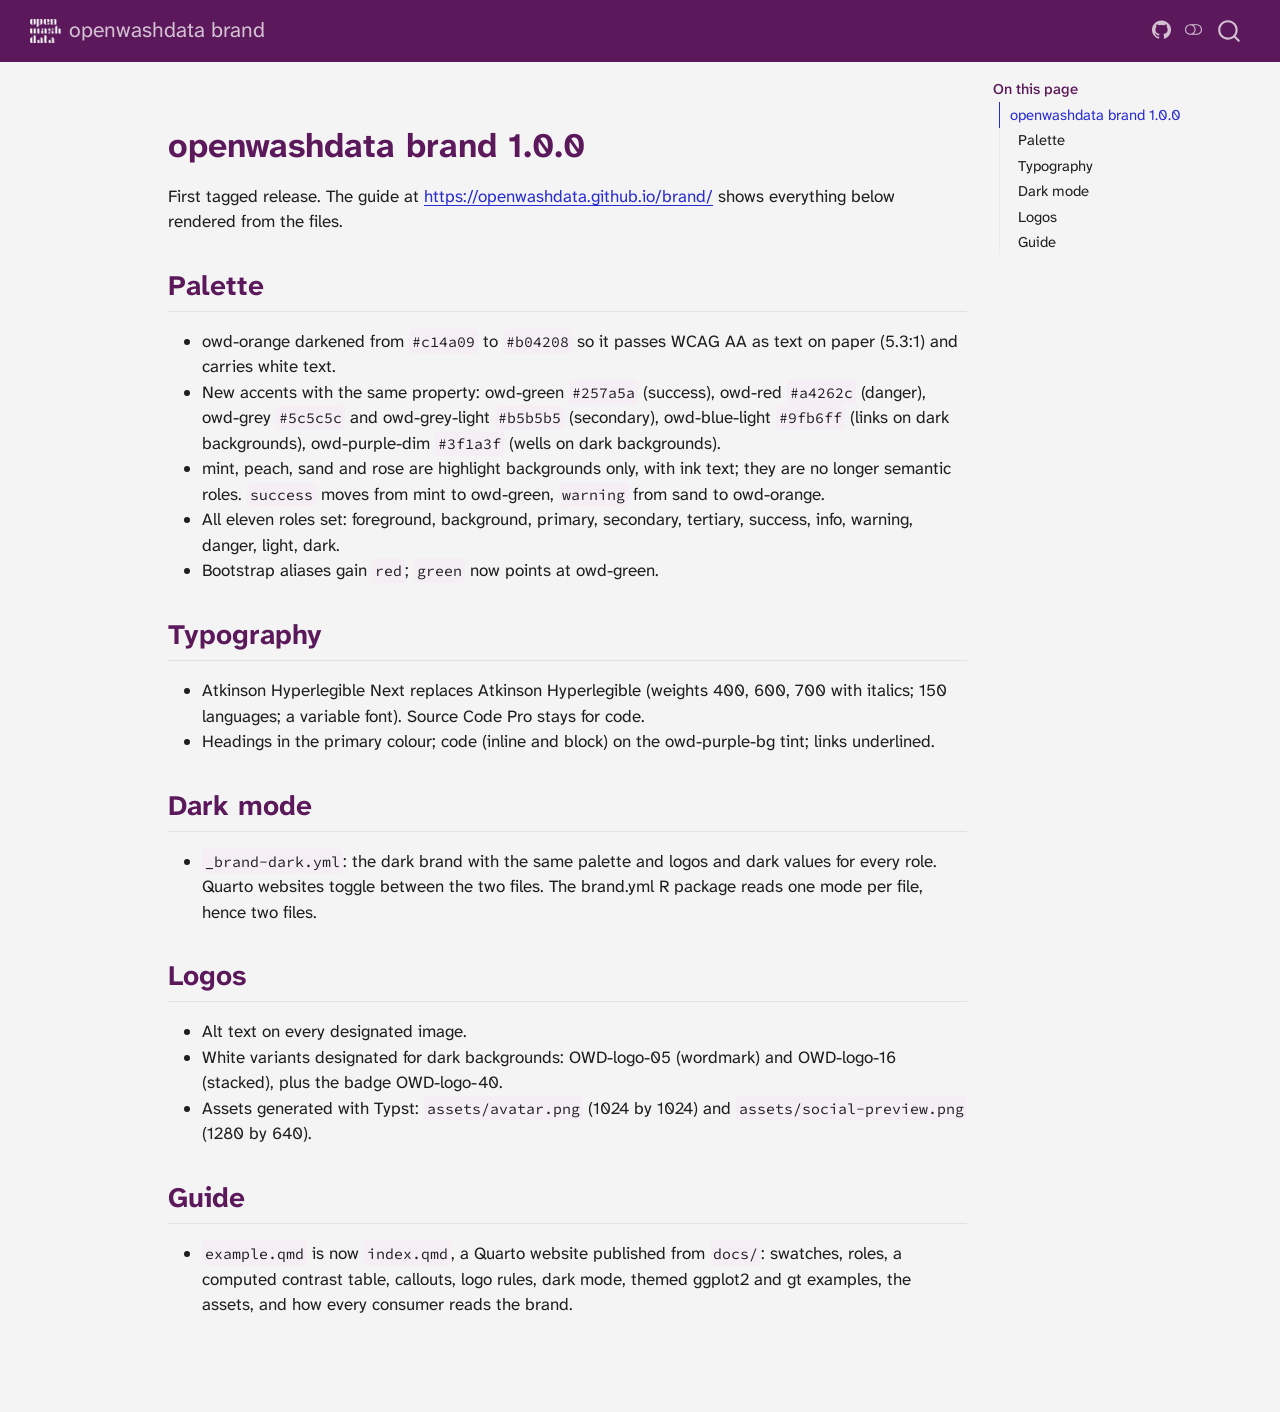
==== docs/NEWS.html @ 6192c41f "docs: brand guide site, themed examples and shared assets (#10, #11) example.qmd becomes index.qmd, " ====
<!DOCTYPE html>
<html xmlns="http://www.w3.org/1999/xhtml" lang="en" xml:lang="en"><head>

<meta charset="utf-8">
<meta name="generator" content="quarto-1.9.38">

<meta name="viewport" content="width=device-width, initial-scale=1.0, user-scalable=yes">


<title>news – openwashdata brand</title>
<style>
/* Default styles provided by pandoc.
** See https://pandoc.org/MANUAL.html#variables-for-html for config info.
*/
code{white-space: pre-wrap;}
span.smallcaps{font-variant: small-caps;}
div.columns{display: flex; gap: min(4vw, 1.5em);}
div.column{flex: auto; overflow-x: auto;}
div.hanging-indent{margin-left: 1.5em; text-indent: -1.5em;}
ul.task-list{list-style: none;}
ul.task-list li input[type="checkbox"] {
  width: 0.8em;
  margin: 0 0.8em 0.2em -1em; /* quarto-specific, see https://github.com/quarto-dev/quarto-cli/issues/4556 */ 
  vertical-align: middle;
}
</style>


<script src="site_libs/quarto-nav/quarto-nav.js"></script>
<script src="site_libs/quarto-nav/headroom.min.js"></script>
<script src="site_libs/clipboard/clipboard.min.js"></script>
<script src="site_libs/quarto-search/autocomplete.umd.js"></script>
<script src="site_libs/quarto-search/fuse.min.js"></script>
<script src="site_libs/quarto-search/quarto-search.js"></script>
<meta name="quarto:offset" content="./">
<link href="./logos/OWD-logo-18.png" rel="icon" type="image/png">
<script src="site_libs/quarto-html/quarto.js" type="module"></script>
<script src="site_libs/quarto-html/tabsets/tabsets.js" type="module"></script>
<script src="site_libs/quarto-html/popper.min.js"></script>
<script src="site_libs/quarto-html/tippy.umd.min.js"></script>
<script src="site_libs/quarto-html/anchor.min.js"></script>
<link href="site_libs/quarto-html/tippy.css" rel="stylesheet">
<link href="site_libs/quarto-html/quarto-syntax-highlighting-394ead12451981d31e5928c23125edf0.css" rel="stylesheet" class="quarto-color-scheme" id="quarto-text-highlighting-styles">
<link href="site_libs/quarto-html/quarto-syntax-highlighting-dark-446fb54370a7a8a17a7083c01ae5dd9f.css" rel="stylesheet" class="quarto-color-scheme quarto-color-alternate" id="quarto-text-highlighting-styles">
<link href="site_libs/quarto-html/quarto-syntax-highlighting-394ead12451981d31e5928c23125edf0.css" rel="stylesheet" class="quarto-color-scheme-extra" id="quarto-text-highlighting-styles">
<script src="site_libs/bootstrap/bootstrap.min.js"></script>
<link href="site_libs/bootstrap/bootstrap-icons.css" rel="stylesheet">
<link href="site_libs/bootstrap/bootstrap-7f963e80ce3d0ea025233d1f4114418e.min.css" rel="stylesheet" append-hash="true" class="quarto-color-scheme" id="quarto-bootstrap" data-mode="light">
<link href="site_libs/bootstrap/bootstrap-dark-93a6fb592f5277370ba0e7a9d670c27c.min.css" rel="stylesheet" append-hash="true" class="quarto-color-scheme quarto-color-alternate" id="quarto-bootstrap" data-mode="dark">
<link href="site_libs/bootstrap/bootstrap-7f963e80ce3d0ea025233d1f4114418e.min.css" rel="stylesheet" append-hash="true" class="quarto-color-scheme-extra" id="quarto-bootstrap" data-mode="light">
<script id="quarto-search-options" type="application/json">{
  "location": "navbar",
  "copy-button": false,
  "collapse-after": 3,
  "panel-placement": "end",
  "type": "overlay",
  "limit": 50,
  "keyboard-shortcut": [
    "f",
    "/",
    "s"
  ],
  "show-item-context": false,
  "language": {
    "search-no-results-text": "No results",
    "search-matching-documents-text": "matching documents",
    "search-copy-link-title": "Copy link to search",
    "search-hide-matches-text": "Hide additional matches",
    "search-more-match-text": "more match in this document",
    "search-more-matches-text": "more matches in this document",
    "search-clear-button-title": "Clear",
    "search-text-placeholder": "",
    "search-detached-cancel-button-title": "Cancel",
    "search-submit-button-title": "Submit",
    "search-label": "Search"
  }
}</script>


</head>

<body class="nav-fixed quarto-light"><script id="quarto-html-before-body" type="application/javascript">
    const toggleBodyColorMode = (bsSheetEl) => {
      const mode = bsSheetEl.getAttribute("data-mode");
      const bodyEl = window.document.querySelector("body");
      if (mode === "dark") {
        bodyEl.classList.add("quarto-dark");
        bodyEl.classList.remove("quarto-light");
      } else {
        bodyEl.classList.add("quarto-light");
        bodyEl.classList.remove("quarto-dark");
      }
    }
    const toggleBodyColorPrimary = () => {
      const bsSheetEl = window.document.querySelector("link#quarto-bootstrap:not([rel=disabled-stylesheet])");
      if (bsSheetEl) {
        toggleBodyColorMode(bsSheetEl);
      }
    }
    const setColorSchemeToggle = (alternate) => {
      const toggles = window.document.querySelectorAll('.quarto-color-scheme-toggle');
      for (let i=0; i < toggles.length; i++) {
        const toggle = toggles[i];
        if (toggle) {
          if (alternate) {
            toggle.classList.add("alternate");
          } else {
            toggle.classList.remove("alternate");
          }
        }
      }
    };
    const toggleColorMode = (alternate) => {
      // Switch the stylesheets
      const primaryStylesheets = window.document.querySelectorAll('link.quarto-color-scheme:not(.quarto-color-alternate)');
      const alternateStylesheets = window.document.querySelectorAll('link.quarto-color-scheme.quarto-color-alternate');
      manageTransitions('#quarto-margin-sidebar .nav-link', false);
      if (alternate) {
        // note: dark is layered on light, we don't disable primary!
        enableStylesheet(alternateStylesheets);
        for (const sheetNode of alternateStylesheets) {
          if (sheetNode.id === "quarto-bootstrap") {
            toggleBodyColorMode(sheetNode);
          }
        }
      } else {
        disableStylesheet(alternateStylesheets);
        enableStylesheet(primaryStylesheets)
        toggleBodyColorPrimary();
      }
      manageTransitions('#quarto-margin-sidebar .nav-link', true);
      // Switch the toggles
      setColorSchemeToggle(alternate)
      // Hack to workaround the fact that safari doesn't
      // properly recolor the scrollbar when toggling (#1455)
      if (navigator.userAgent.indexOf('Safari') > 0 && navigator.userAgent.indexOf('Chrome') == -1) {
        manageTransitions("body", false);
        window.scrollTo(0, 1);
        setTimeout(() => {
          window.scrollTo(0, 0);
          manageTransitions("body", true);
        }, 40);
      }
    }
    const disableStylesheet = (stylesheets) => {
      for (let i=0; i < stylesheets.length; i++) {
        const stylesheet = stylesheets[i];
        stylesheet.rel = 'disabled-stylesheet';
      }
    }
    const enableStylesheet = (stylesheets) => {
      for (let i=0; i < stylesheets.length; i++) {
        const stylesheet = stylesheets[i];
        if(stylesheet.rel !== 'stylesheet') { // for Chrome, which will still FOUC without this check
          stylesheet.rel = 'stylesheet';
        }
      }
    }
    const manageTransitions = (selector, allowTransitions) => {
      const els = window.document.querySelectorAll(selector);
      for (let i=0; i < els.length; i++) {
        const el = els[i];
        if (allowTransitions) {
          el.classList.remove('notransition');
        } else {
          el.classList.add('notransition');
        }
      }
    }
    const isFileUrl = () => {
      return window.location.protocol === 'file:';
    }
    const hasAlternateSentinel = () => {
      let styleSentinel = getColorSchemeSentinel();
      if (styleSentinel !== null) {
        return styleSentinel === "alternate";
      } else {
        return false;
      }
    }
    const setStyleSentinel = (alternate) => {
      const value = alternate ? "alternate" : "default";
      if (!isFileUrl()) {
        window.localStorage.setItem("quarto-color-scheme", value);
      } else {
        localAlternateSentinel = value;
      }
    }
    const getColorSchemeSentinel = () => {
      if (!isFileUrl()) {
        const storageValue = window.localStorage.getItem("quarto-color-scheme");
        return storageValue != null ? storageValue : localAlternateSentinel;
      } else {
        return localAlternateSentinel;
      }
    }
    const toggleGiscusIfUsed = (isAlternate, darkModeDefault) => {
      const baseTheme = document.querySelector('#giscus-base-theme')?.value ?? 'light';
      const alternateTheme = document.querySelector('#giscus-alt-theme')?.value ?? 'dark';
      let newTheme = '';
      if(authorPrefersDark) {
        newTheme = isAlternate ? baseTheme : alternateTheme;
      } else {
        newTheme = isAlternate ? alternateTheme : baseTheme;
      }
      const changeGiscusTheme = () => {
        // From: https://github.com/giscus/giscus/issues/336
        const sendMessage = (message) => {
          const iframe = document.querySelector('iframe.giscus-frame');
          if (!iframe) return;
          iframe.contentWindow.postMessage({ giscus: message }, 'https://giscus.app');
        }
        sendMessage({
          setConfig: {
            theme: newTheme
          }
        });
      }
      const isGiscussLoaded = window.document.querySelector('iframe.giscus-frame') !== null;
      if (isGiscussLoaded) {
        changeGiscusTheme();
      }
    };
    const authorPrefersDark = false;
    const darkModeDefault = authorPrefersDark;
      document.querySelector('link#quarto-text-highlighting-styles.quarto-color-scheme-extra').rel = 'disabled-stylesheet';
      document.querySelector('link#quarto-bootstrap.quarto-color-scheme-extra').rel = 'disabled-stylesheet';
    let localAlternateSentinel = darkModeDefault ? 'alternate' : 'default';
    // Dark / light mode switch
    window.quartoToggleColorScheme = () => {
      // Read the current dark / light value
      let toAlternate = !hasAlternateSentinel();
      toggleColorMode(toAlternate);
      setStyleSentinel(toAlternate);
      toggleGiscusIfUsed(toAlternate, darkModeDefault);
      window.dispatchEvent(new Event('resize'));
    };
    // Switch to dark mode if need be
    if (hasAlternateSentinel()) {
      toggleColorMode(true);
    } else {
      toggleColorMode(false);
    }
  </script>

<div id="quarto-search-results"></div>
  <header id="quarto-header" class="headroom fixed-top">
    <nav class="navbar navbar-expand-lg " data-bs-theme="dark">
      <div class="navbar-container container-fluid">
      <div class="navbar-brand-container mx-auto">
    <a href="./index.html" class="navbar-brand navbar-brand-logo">
    <img src="./logos/OWD-logo-16.png" alt="openwashdata" class="navbar-logo light-content">
    <img src="./logos/OWD-logo-16.png" alt="openwashdata" class="navbar-logo dark-content">
    </a>
    <a class="navbar-brand" href="./index.html">
    <span class="navbar-title">openwashdata brand</span>
    </a>
  </div>
            <div id="quarto-search" class="" title="Search"></div>
          <button class="navbar-toggler" type="button" data-bs-toggle="collapse" data-bs-target="#navbarCollapse" aria-controls="navbarCollapse" role="menu" aria-expanded="false" aria-label="Toggle navigation" onclick="if (window.quartoToggleHeadroom) { window.quartoToggleHeadroom(); }">
  <span class="navbar-toggler-icon"></span>
</button>
          <div class="collapse navbar-collapse" id="navbarCollapse">
            <ul class="navbar-nav navbar-nav-scroll ms-auto">
  <li class="nav-item compact">
    <a class="nav-link" href="https://github.com/openwashdata/brand"> <i class="bi bi-github" role="img" aria-label="GitHub repository">
</i> 
<span class="menu-text"></span></a>
  </li>  
</ul>
          </div> <!-- /navcollapse -->
            <div class="quarto-navbar-tools">
  <a href="" class="quarto-color-scheme-toggle quarto-navigation-tool  px-1" onclick="window.quartoToggleColorScheme(); return false;" title="Toggle dark mode"><i class="bi"></i></a>
</div>
      </div> <!-- /container-fluid -->
    </nav>
</header>
<!-- content -->
<div id="quarto-content" class="quarto-container page-columns page-rows-contents page-layout-article page-navbar">
<!-- sidebar -->
<!-- margin-sidebar -->
    <div id="quarto-margin-sidebar" class="sidebar margin-sidebar">
        <nav id="TOC" role="doc-toc" class="toc-active">
    <h2 id="toc-title">On this page</h2>
   
  <ul class="collapse">
  <li><a href="#openwashdata-brand-1.0.0" id="toc-openwashdata-brand-1.0.0" class="nav-link active" data-scroll-target="#openwashdata-brand-1.0.0">openwashdata brand 1.0.0</a>
  <ul class="collapse">
  <li><a href="#palette" id="toc-palette" class="nav-link" data-scroll-target="#palette">Palette</a></li>
  <li><a href="#typography" id="toc-typography" class="nav-link" data-scroll-target="#typography">Typography</a></li>
  <li><a href="#dark-mode" id="toc-dark-mode" class="nav-link" data-scroll-target="#dark-mode">Dark mode</a></li>
  <li><a href="#logos" id="toc-logos" class="nav-link" data-scroll-target="#logos">Logos</a></li>
  <li><a href="#guide" id="toc-guide" class="nav-link" data-scroll-target="#guide">Guide</a></li>
  </ul></li>
  </ul>
</nav>
    </div>
<!-- main -->
<main class="content" id="quarto-document-content"><header id="title-block-header" class="quarto-title-block"></header>





<section id="openwashdata-brand-1.0.0" class="level1">
<h1>openwashdata brand 1.0.0</h1>
<p>First tagged release. The guide at <a href="https://openwashdata.github.io/brand/" class="uri">https://openwashdata.github.io/brand/</a> shows everything below rendered from the files.</p>
<section id="palette" class="level2">
<h2 class="anchored" data-anchor-id="palette">Palette</h2>
<ul>
<li>owd-orange darkened from <code>#c14a09</code> to <code>#b04208</code> so it passes WCAG AA as text on paper (5.3:1) and carries white text.</li>
<li>New accents with the same property: owd-green <code>#257a5a</code> (success), owd-red <code>#a4262c</code> (danger), owd-grey <code>#5c5c5c</code> and owd-grey-light <code>#b5b5b5</code> (secondary), owd-blue-light <code>#9fb6ff</code> (links on dark backgrounds), owd-purple-dim <code>#3f1a3f</code> (wells on dark backgrounds).</li>
<li>mint, peach, sand and rose are highlight backgrounds only, with ink text; they are no longer semantic roles. <code>success</code> moves from mint to owd-green, <code>warning</code> from sand to owd-orange.</li>
<li>All eleven roles set: foreground, background, primary, secondary, tertiary, success, info, warning, danger, light, dark.</li>
<li>Bootstrap aliases gain <code>red</code>; <code>green</code> now points at owd-green.</li>
</ul>
</section>
<section id="typography" class="level2">
<h2 class="anchored" data-anchor-id="typography">Typography</h2>
<ul>
<li>Atkinson Hyperlegible Next replaces Atkinson Hyperlegible (weights 400, 600, 700 with italics; 150 languages; a variable font). Source Code Pro stays for code.</li>
<li>Headings in the primary colour; code (inline and block) on the owd-purple-bg tint; links underlined.</li>
</ul>
</section>
<section id="dark-mode" class="level2">
<h2 class="anchored" data-anchor-id="dark-mode">Dark mode</h2>
<ul>
<li><code>_brand-dark.yml</code>: the dark brand with the same palette and logos and dark values for every role. Quarto websites toggle between the two files. The brand.yml R package reads one mode per file, hence two files.</li>
</ul>
</section>
<section id="logos" class="level2">
<h2 class="anchored" data-anchor-id="logos">Logos</h2>
<ul>
<li>Alt text on every designated image.</li>
<li>White variants designated for dark backgrounds: OWD-logo-05 (wordmark) and OWD-logo-16 (stacked), plus the badge OWD-logo-40.</li>
<li>Assets generated with Typst: <code>assets/avatar.png</code> (1024 by 1024) and <code>assets/social-preview.png</code> (1280 by 640).</li>
</ul>
</section>
<section id="guide" class="level2">
<h2 class="anchored" data-anchor-id="guide">Guide</h2>
<ul>
<li><code>example.qmd</code> is now <code>index.qmd</code>, a Quarto website published from <code>docs/</code>: swatches, roles, a computed contrast table, callouts, logo rules, dark mode, themed ggplot2 and gt examples, the assets, and how every consumer reads the brand.</li>
</ul>


</section>
</section>

</main> <!-- /main -->
<script id="quarto-html-after-body" type="application/javascript">
  window.document.addEventListener("DOMContentLoaded", function (event) {
    // Ensure there is a toggle, if there isn't float one in the top right
    if (window.document.querySelector('.quarto-color-scheme-toggle') === null) {
      const a = window.document.createElement('a');
      a.classList.add('top-right');
      a.classList.add('quarto-color-scheme-toggle');
      a.href = "";
      a.onclick = function() { try { window.quartoToggleColorScheme(); } catch {} return false; };
      const i = window.document.createElement("i");
      i.classList.add('bi');
      a.appendChild(i);
      window.document.body.appendChild(a);
    }
    setColorSchemeToggle(hasAlternateSentinel())
    const icon = "";
    const anchorJS = new window.AnchorJS();
    anchorJS.options = {
      placement: 'right',
      icon: icon
    };
    anchorJS.add('.anchored');
    const isCodeAnnotation = (el) => {
      for (const clz of el.classList) {
        if (clz.startsWith('code-annotation-')) {                     
          return true;
        }
      }
      return false;
    }
    const onCopySuccess = function(e) {
      // button target
      const button = e.trigger;
      // don't keep focus
      button.blur();
      // flash "checked"
      button.classList.add('code-copy-button-checked');
      var currentTitle = button.getAttribute("title");
      button.setAttribute("title", "Copied!");
      let tooltip;
      if (window.bootstrap) {
        button.setAttribute("data-bs-toggle", "tooltip");
        button.setAttribute("data-bs-placement", "left");
        button.setAttribute("data-bs-title", "Copied!");
        tooltip = new bootstrap.Tooltip(button, 
          { trigger: "manual", 
            customClass: "code-copy-button-tooltip",
            offset: [0, -8]});
        tooltip.show();    
      }
      setTimeout(function() {
        if (tooltip) {
          tooltip.hide();
          button.removeAttribute("data-bs-title");
          button.removeAttribute("data-bs-toggle");
          button.removeAttribute("data-bs-placement");
        }
        button.setAttribute("title", currentTitle);
        button.classList.remove('code-copy-button-checked');
      }, 1000);
      // clear code selection
      e.clearSelection();
    }
    const getTextToCopy = function(trigger) {
      const outerScaffold = trigger.parentElement.cloneNode(true);
      const codeEl = outerScaffold.querySelector('code');
      for (const childEl of codeEl.children) {
        if (isCodeAnnotation(childEl)) {
          childEl.remove();
        }
      }
      return codeEl.innerText;
    }
    const clipboard = new window.ClipboardJS('.code-copy-button:not([data-in-quarto-modal])', {
      text: getTextToCopy
    });
    clipboard.on('success', onCopySuccess);
    if (window.document.getElementById('quarto-embedded-source-code-modal')) {
      const clipboardModal = new window.ClipboardJS('.code-copy-button[data-in-quarto-modal]', {
        text: getTextToCopy,
        container: window.document.getElementById('quarto-embedded-source-code-modal')
      });
      clipboardModal.on('success', onCopySuccess);
    }
      var localhostRegex = new RegExp(/^(?:http|https):\/\/localhost\:?[0-9]*\//);
      var mailtoRegex = new RegExp(/^mailto:/);
        var filterRegex = new RegExp("https:\/\/openwashdata\.github\.io\/brand\/");
      var isInternal = (href) => {
          return filterRegex.test(href) || localhostRegex.test(href) || mailtoRegex.test(href);
      }
      // Inspect non-navigation links and adorn them if external
     var links = window.document.querySelectorAll('a[href]:not(.nav-link):not(.navbar-brand):not(.toc-action):not(.sidebar-link):not(.sidebar-item-toggle):not(.pagination-link):not(.no-external):not([aria-hidden]):not(.dropdown-item):not(.quarto-navigation-tool):not(.about-link)');
      for (var i=0; i<links.length; i++) {
        const link = links[i];
        if (!isInternal(link.href)) {
          // undo the damage that might have been done by quarto-nav.js in the case of
          // links that we want to consider external
          if (link.dataset.originalHref !== undefined) {
            link.href = link.dataset.originalHref;
          }
        }
      }
    function tippyHover(el, contentFn, onTriggerFn, onUntriggerFn) {
      const config = {
        allowHTML: true,
        maxWidth: 500,
        delay: 100,
        arrow: false,
        appendTo: function(el) {
            return el.parentElement;
        },
        interactive: true,
        interactiveBorder: 10,
        theme: 'quarto',
        placement: 'bottom-start',
      };
      if (contentFn) {
        config.content = contentFn;
      }
      if (onTriggerFn) {
        config.onTrigger = onTriggerFn;
      }
      if (onUntriggerFn) {
        config.onUntrigger = onUntriggerFn;
      }
      window.tippy(el, config); 
    }
    const noterefs = window.document.querySelectorAll('a[role="doc-noteref"]');
    for (var i=0; i<noterefs.length; i++) {
      const ref = noterefs[i];
      tippyHover(ref, function() {
        // use id or data attribute instead here
        let href = ref.getAttribute('data-footnote-href') || ref.getAttribute('href');
        try { href = new URL(href).hash; } catch {}
        const id = href.replace(/^#\/?/, "");
        const note = window.document.getElementById(id);
        if (note) {
          return note.innerHTML;
        } else {
          return "";
        }
      });
    }
    const xrefs = window.document.querySelectorAll('a.quarto-xref');
    const processXRef = (id, note) => {
      // Strip column container classes
      const stripColumnClz = (el) => {
        el.classList.remove("page-full", "page-columns");
        if (el.children) {
          for (const child of el.children) {
            stripColumnClz(child);
          }
        }
      }
      stripColumnClz(note)
      if (id === null || id.startsWith('sec-')) {
        // Special case sections, only their first couple elements
        const container = document.createElement("div");
        if (note.children && note.children.length > 2) {
          container.appendChild(note.children[0].cloneNode(true));
          for (let i = 1; i < note.children.length; i++) {
            const child = note.children[i];
            if (child.tagName === "P" && child.innerText === "") {
              continue;
            } else {
              container.appendChild(child.cloneNode(true));
              break;
            }
          }
          if (window.Quarto?.typesetMath) {
            window.Quarto.typesetMath(container);
          }
          return container.innerHTML
        } else {
          if (window.Quarto?.typesetMath) {
            window.Quarto.typesetMath(note);
          }
          return note.innerHTML;
        }
      } else {
        // Remove any anchor links if they are present
        const anchorLink = note.querySelector('a.anchorjs-link');
        if (anchorLink) {
          anchorLink.remove();
        }
        if (window.Quarto?.typesetMath) {
          window.Quarto.typesetMath(note);
        }
        if (note.classList.contains("callout")) {
          return note.outerHTML;
        } else {
          return note.innerHTML;
        }
      }
    }
    for (var i=0; i<xrefs.length; i++) {
      const xref = xrefs[i];
      tippyHover(xref, undefined, function(instance) {
        instance.disable();
        let url = xref.getAttribute('href');
        let hash = undefined; 
        if (url.startsWith('#')) {
          hash = url;
        } else {
          try { hash = new URL(url).hash; } catch {}
        }
        if (hash) {
          const id = hash.replace(/^#\/?/, "");
          const note = window.document.getElementById(id);
          if (note !== null) {
            try {
              const html = processXRef(id, note.cloneNode(true));
              instance.setContent(html);
            } finally {
              instance.enable();
              instance.show();
            }
          } else {
            // See if we can fetch this
            fetch(url.split('#')[0])
            .then(res => res.text())
            .then(html => {
              const parser = new DOMParser();
              const htmlDoc = parser.parseFromString(html, "text/html");
              const note = htmlDoc.getElementById(id);
              if (note !== null) {
                const html = processXRef(id, note);
                instance.setContent(html);
              } 
            }).finally(() => {
              instance.enable();
              instance.show();
            });
          }
        } else {
          // See if we can fetch a full url (with no hash to target)
          // This is a special case and we should probably do some content thinning / targeting
          fetch(url)
          .then(res => res.text())
          .then(html => {
            const parser = new DOMParser();
            const htmlDoc = parser.parseFromString(html, "text/html");
            const note = htmlDoc.querySelector('main.content');
            if (note !== null) {
              // This should only happen for chapter cross references
              // (since there is no id in the URL)
              // remove the first header
              if (note.children.length > 0 && note.children[0].tagName === "HEADER") {
                note.children[0].remove();
              }
              const html = processXRef(null, note);
              instance.setContent(html);
            } 
          }).finally(() => {
            instance.enable();
            instance.show();
          });
        }
      }, function(instance) {
      });
    }
        let selectedAnnoteEl;
        const selectorForAnnotation = ( cell, annotation) => {
          let cellAttr = 'data-code-cell="' + cell + '"';
          let lineAttr = 'data-code-annotation="' +  annotation + '"';
          const selector = 'span[' + cellAttr + '][' + lineAttr + ']';
          return selector;
        }
        const selectCodeLines = (annoteEl) => {
          const doc = window.document;
          const targetCell = annoteEl.getAttribute("data-target-cell");
          const targetAnnotation = annoteEl.getAttribute("data-target-annotation");
          const annoteSpan = window.document.querySelector(selectorForAnnotation(targetCell, targetAnnotation));
          const lines = annoteSpan.getAttribute("data-code-lines").split(",");
          const lineIds = lines.map((line) => {
            return targetCell + "-" + line;
          })
          let top = null;
          let height = null;
          let parent = null;
          if (lineIds.length > 0) {
              //compute the position of the single el (top and bottom and make a div)
              const el = window.document.getElementById(lineIds[0]);
              top = el.offsetTop;
              height = el.offsetHeight;
              parent = el.parentElement.parentElement;
            if (lineIds.length > 1) {
              const lastEl = window.document.getElementById(lineIds[lineIds.length - 1]);
              const bottom = lastEl.offsetTop + lastEl.offsetHeight;
              height = bottom - top;
            }
            if (top !== null && height !== null && parent !== null) {
              // cook up a div (if necessary) and position it 
              let div = window.document.getElementById("code-annotation-line-highlight");
              if (div === null) {
                div = window.document.createElement("div");
                div.setAttribute("id", "code-annotation-line-highlight");
                div.style.position = 'absolute';
                parent.appendChild(div);
              }
              div.style.top = top - 2 + "px";
              div.style.height = height + 4 + "px";
              div.style.left = 0;
              let gutterDiv = window.document.getElementById("code-annotation-line-highlight-gutter");
              if (gutterDiv === null) {
                gutterDiv = window.document.createElement("div");
                gutterDiv.setAttribute("id", "code-annotation-line-highlight-gutter");
                gutterDiv.style.position = 'absolute';
                const codeCell = window.document.getElementById(targetCell);
                const gutter = codeCell.querySelector('.code-annotation-gutter');
                gutter.appendChild(gutterDiv);
              }
              gutterDiv.style.top = top - 2 + "px";
              gutterDiv.style.height = height + 4 + "px";
            }
            selectedAnnoteEl = annoteEl;
          }
        };
        const unselectCodeLines = () => {
          const elementsIds = ["code-annotation-line-highlight", "code-annotation-line-highlight-gutter"];
          elementsIds.forEach((elId) => {
            const div = window.document.getElementById(elId);
            if (div) {
              div.remove();
            }
          });
          selectedAnnoteEl = undefined;
        };
          // Handle positioning of the toggle
      window.addEventListener(
        "resize",
        throttle(() => {
          elRect = undefined;
          if (selectedAnnoteEl) {
            selectCodeLines(selectedAnnoteEl);
          }
        }, 10)
      );
      function throttle(fn, ms) {
      let throttle = false;
      let timer;
        return (...args) => {
          if(!throttle) { // first call gets through
              fn.apply(this, args);
              throttle = true;
          } else { // all the others get throttled
              if(timer) clearTimeout(timer); // cancel #2
              timer = setTimeout(() => {
                fn.apply(this, args);
                timer = throttle = false;
              }, ms);
          }
        };
      }
        // Attach click handler to the DT
        const annoteDls = window.document.querySelectorAll('dt[data-target-cell]');
        for (const annoteDlNode of annoteDls) {
          annoteDlNode.addEventListener('click', (event) => {
            const clickedEl = event.target;
            if (clickedEl !== selectedAnnoteEl) {
              unselectCodeLines();
              const activeEl = window.document.querySelector('dt[data-target-cell].code-annotation-active');
              if (activeEl) {
                activeEl.classList.remove('code-annotation-active');
              }
              selectCodeLines(clickedEl);
              clickedEl.classList.add('code-annotation-active');
            } else {
              // Unselect the line
              unselectCodeLines();
              clickedEl.classList.remove('code-annotation-active');
            }
          });
        }
    const findCites = (el) => {
      const parentEl = el.parentElement;
      if (parentEl) {
        const cites = parentEl.dataset.cites;
        if (cites) {
          return {
            el,
            cites: cites.split(' ')
          };
        } else {
          return findCites(el.parentElement)
        }
      } else {
        return undefined;
      }
    };
    var bibliorefs = window.document.querySelectorAll('a[role="doc-biblioref"]');
    for (var i=0; i<bibliorefs.length; i++) {
      const ref = bibliorefs[i];
      const citeInfo = findCites(ref);
      if (citeInfo) {
        tippyHover(citeInfo.el, function() {
          var popup = window.document.createElement('div');
          citeInfo.cites.forEach(function(cite) {
            var citeDiv = window.document.createElement('div');
            citeDiv.classList.add('hanging-indent');
            citeDiv.classList.add('csl-entry');
            var biblioDiv = window.document.getElementById('ref-' + cite);
            if (biblioDiv) {
              citeDiv.innerHTML = biblioDiv.innerHTML;
            }
            popup.appendChild(citeDiv);
          });
          return popup.innerHTML;
        });
      }
    }
  });
  </script>
</div> <!-- /content -->




</body></html>
---- docs/site_libs/quarto-html/tippy.css ----
.tippy-box[data-animation=fade][data-state=hidden]{opacity:0}[data-tippy-root]{max-width:calc(100vw - 10px)}.tippy-box{position:relative;background-color:#333;color:#fff;border-radius:4px;font-size:14px;line-height:1.4;white-space:normal;outline:0;transition-property:transform,visibility,opacity}.tippy-box[data-placement^=top]>.tippy-arrow{bottom:0}.tippy-box[data-placement^=top]>.tippy-arrow:before{bottom:-7px;left:0;border-width:8px 8px 0;border-top-color:initial;transform-origin:center top}.tippy-box[data-placement^=bottom]>.tippy-arrow{top:0}.tippy-box[data-placement^=bottom]>.tippy-arrow:before{top:-7px;left:0;border-width:0 8px 8px;border-bottom-color:initial;transform-origin:center bottom}.tippy-box[data-placement^=left]>.tippy-arrow{right:0}.tippy-box[data-placement^=left]>.tippy-arrow:before{border-width:8px 0 8px 8px;border-left-color:initial;right:-7px;transform-origin:center left}.tippy-box[data-placement^=right]>.tippy-arrow{left:0}.tippy-box[data-placement^=right]>.tippy-arrow:before{left:-7px;border-width:8px 8px 8px 0;border-right-color:initial;transform-origin:center right}.tippy-box[data-inertia][data-state=visible]{transition-timing-function:cubic-bezier(.54,1.5,.38,1.11)}.tippy-arrow{width:16px;height:16px;color:#333}.tippy-arrow:before{content:"";position:absolute;border-color:transparent;border-style:solid}.tippy-content{position:relative;padding:5px 9px;z-index:1}
---- docs/site_libs/quarto-html/quarto-syntax-highlighting-394ead12451981d31e5928c23125edf0.css ----
/* quarto syntax highlight colors */
:root {
  --quarto-hl-ot-color: #003B4F;
  --quarto-hl-at-color: #657422;
  --quarto-hl-ss-color: #20794D;
  --quarto-hl-an-color: #5E5E5E;
  --quarto-hl-fu-color: #4758AB;
  --quarto-hl-st-color: #20794D;
  --quarto-hl-cf-color: #003B4F;
  --quarto-hl-op-color: #5E5E5E;
  --quarto-hl-er-color: #AD0000;
  --quarto-hl-bn-color: #AD0000;
  --quarto-hl-al-color: #AD0000;
  --quarto-hl-va-color: #111111;
  --quarto-hl-bu-color: inherit;
  --quarto-hl-ex-color: inherit;
  --quarto-hl-pp-color: #AD0000;
  --quarto-hl-in-color: #5E5E5E;
  --quarto-hl-vs-color: #20794D;
  --quarto-hl-wa-color: #5E5E5E;
  --quarto-hl-do-color: #5E5E5E;
  --quarto-hl-im-color: #00769E;
  --quarto-hl-ch-color: #20794D;
  --quarto-hl-dt-color: #AD0000;
  --quarto-hl-fl-color: #AD0000;
  --quarto-hl-co-color: #5E5E5E;
  --quarto-hl-cv-color: #5E5E5E;
  --quarto-hl-cn-color: #8f5902;
  --quarto-hl-sc-color: #5E5E5E;
  --quarto-hl-dv-color: #AD0000;
  --quarto-hl-kw-color: #003B4F;
}

/* other quarto variables */
:root {
  --quarto-font-monospace: Source Code Pro;
}

/* syntax highlight based on Pandoc's rules */
pre > code.sourceCode > span {
  color: #003B4F;
}

code.sourceCode > span {
  color: #003B4F;
}

div.sourceCode,
div.sourceCode pre.sourceCode {
  color: #003B4F;
}

/* Normal */
code span {
  color: #003B4F;
}

/* Alert */
code span.al {
  color: #AD0000;
  font-style: inherit;
}

/* Annotation */
code span.an {
  color: #5E5E5E;
  font-style: inherit;
}

/* Attribute */
code span.at {
  color: #657422;
  font-style: inherit;
}

/* BaseN */
code span.bn {
  color: #AD0000;
  font-style: inherit;
}

/* BuiltIn */
code span.bu {
  font-style: inherit;
}

/* ControlFlow */
code span.cf {
  color: #003B4F;
  font-weight: bold;
  font-style: inherit;
}

/* Char */
code span.ch {
  color: #20794D;
  font-style: inherit;
}

/* Constant */
code span.cn {
  color: #8f5902;
  font-style: inherit;
}

/* Comment */
code span.co {
  color: #5E5E5E;
  font-style: inherit;
}

/* CommentVar */
code span.cv {
  color: #5E5E5E;
  font-style: italic;
}

/* Documentation */
code span.do {
  color: #5E5E5E;
  font-style: italic;
}

/* DataType */
code span.dt {
  color: #AD0000;
  font-style: inherit;
}

/* DecVal */
code span.dv {
  color: #AD0000;
  font-style: inherit;
}

/* Error */
code span.er {
  color: #AD0000;
  font-style: inherit;
}

/* Extension */
code span.ex {
  font-style: inherit;
}

/* Float */
code span.fl {
  color: #AD0000;
  font-style: inherit;
}

/* Function */
code span.fu {
  color: #4758AB;
  font-style: inherit;
}

/* Import */
code span.im {
  color: #00769E;
  font-style: inherit;
}

/* Information */
code span.in {
  color: #5E5E5E;
  font-style: inherit;
}

/* Keyword */
code span.kw {
  color: #003B4F;
  font-weight: bold;
  font-style: inherit;
}

/* Operator */
code span.op {
  color: #5E5E5E;
  font-style: inherit;
}

/* Other */
code span.ot {
  color: #003B4F;
  font-style: inherit;
}

/* Preprocessor */
code span.pp {
  color: #AD0000;
  font-style: inherit;
}

/* SpecialChar */
code span.sc {
  color: #5E5E5E;
  font-style: inherit;
}

/* SpecialString */
code span.ss {
  color: #20794D;
  font-style: inherit;
}

/* String */
code span.st {
  color: #20794D;
  font-style: inherit;
}

/* Variable */
code span.va {
  color: #111111;
  font-style: inherit;
}

/* VerbatimString */
code span.vs {
  color: #20794D;
  font-style: inherit;
}

/* Warning */
code span.wa {
  color: #5E5E5E;
  font-style: italic;
}

.prevent-inlining {
  content: "</";
}

/*# sourceMappingURL=438e5275e2b6ca14bd3bf493cccdad19.css.map */
---- docs/site_libs/quarto-html/quarto-syntax-highlighting-dark-446fb54370a7a8a17a7083c01ae5dd9f.css ----
/* quarto syntax highlight colors */
:root {
  --quarto-hl-al-color: #f07178;
  --quarto-hl-an-color: #d4d0ab;
  --quarto-hl-at-color: #00e0e0;
  --quarto-hl-bn-color: #d4d0ab;
  --quarto-hl-bu-color: #abe338;
  --quarto-hl-ch-color: #abe338;
  --quarto-hl-co-color: #f8f8f2;
  --quarto-hl-cv-color: #ffd700;
  --quarto-hl-cn-color: #ffd700;
  --quarto-hl-cf-color: #ffa07a;
  --quarto-hl-dt-color: #ffa07a;
  --quarto-hl-dv-color: #d4d0ab;
  --quarto-hl-do-color: #f8f8f2;
  --quarto-hl-er-color: #f07178;
  --quarto-hl-ex-color: #00e0e0;
  --quarto-hl-fl-color: #d4d0ab;
  --quarto-hl-fu-color: #ffa07a;
  --quarto-hl-im-color: #abe338;
  --quarto-hl-in-color: #d4d0ab;
  --quarto-hl-kw-color: #ffa07a;
  --quarto-hl-op-color: #ffa07a;
  --quarto-hl-ot-color: #00e0e0;
  --quarto-hl-pp-color: #dcc6e0;
  --quarto-hl-re-color: #00e0e0;
  --quarto-hl-sc-color: #abe338;
  --quarto-hl-ss-color: #abe338;
  --quarto-hl-st-color: #abe338;
  --quarto-hl-va-color: #00e0e0;
  --quarto-hl-vs-color: #abe338;
  --quarto-hl-wa-color: #dcc6e0;
}

/* other quarto variables */
:root {
  --quarto-font-monospace: Source Code Pro;
}

/* syntax highlight based on Pandoc's rules */
pre > code.sourceCode > span {
  color: #f8f8f2;
}

code.sourceCode > span {
  color: #f8f8f2;
}

div.sourceCode,
div.sourceCode pre.sourceCode {
  color: #f8f8f2;
}

/* Normal */
code span {
  color: #f8f8f2;
}

/* Alert */
code span.al {
  color: #f07178;
}

/* Annotation */
code span.an {
  color: #d4d0ab;
}

/* Attribute */
code span.at {
  color: #00e0e0;
}

/* BaseN */
code span.bn {
  color: #d4d0ab;
}

/* BuiltIn */
code span.bu {
  color: #abe338;
}

/* ControlFlow */
code span.cf {
  font-weight: bold;
  color: #ffa07a;
}

/* Char */
code span.ch {
  color: #abe338;
}

/* Constant */
code span.cn {
  color: #ffd700;
}

/* Comment */
code span.co {
  font-style: italic;
  color: #f8f8f2;
}

/* CommentVar */
code span.cv {
  color: #ffd700;
}

/* Documentation */
code span.do {
  color: #f8f8f2;
}

/* DataType */
code span.dt {
  color: #ffa07a;
}

/* DecVal */
code span.dv {
  color: #d4d0ab;
}

/* Error */
code span.er {
  color: #f07178;
  text-decoration: underline;
}

/* Extension */
code span.ex {
  font-weight: bold;
  color: #00e0e0;
}

/* Float */
code span.fl {
  color: #d4d0ab;
}

/* Function */
code span.fu {
  color: #ffa07a;
}

/* Import */
code span.im {
  color: #abe338;
}

/* Information */
code span.in {
  color: #d4d0ab;
}

/* Keyword */
code span.kw {
  font-weight: bold;
  color: #ffa07a;
}

/* Operator */
code span.op {
  color: #ffa07a;
}

/* Other */
code span.ot {
  color: #00e0e0;
}

/* Preprocessor */
code span.pp {
  color: #dcc6e0;
}

/* RegionMarker */
code span.re {
  background-color: #f8f8f2;
  color: #00e0e0;
}

/* SpecialChar */
code span.sc {
  color: #abe338;
}

/* SpecialString */
code span.ss {
  color: #abe338;
}

/* String */
code span.st {
  color: #abe338;
}

/* Variable */
code span.va {
  color: #00e0e0;
}

/* VerbatimString */
code span.vs {
  color: #abe338;
}

/* Warning */
code span.wa {
  color: #dcc6e0;
}

.prevent-inlining {
  content: "</";
}

/*# sourceMappingURL=9bcfe4836425a000a5ae11a84ec0fa57.css.map */
---- docs/site_libs/quarto-html/quarto-syntax-highlighting-394ead12451981d31e5928c23125edf0.css ----
/* quarto syntax highlight colors */
:root {
  --quarto-hl-ot-color: #003B4F;
  --quarto-hl-at-color: #657422;
  --quarto-hl-ss-color: #20794D;
  --quarto-hl-an-color: #5E5E5E;
  --quarto-hl-fu-color: #4758AB;
  --quarto-hl-st-color: #20794D;
  --quarto-hl-cf-color: #003B4F;
  --quarto-hl-op-color: #5E5E5E;
  --quarto-hl-er-color: #AD0000;
  --quarto-hl-bn-color: #AD0000;
  --quarto-hl-al-color: #AD0000;
  --quarto-hl-va-color: #111111;
  --quarto-hl-bu-color: inherit;
  --quarto-hl-ex-color: inherit;
  --quarto-hl-pp-color: #AD0000;
  --quarto-hl-in-color: #5E5E5E;
  --quarto-hl-vs-color: #20794D;
  --quarto-hl-wa-color: #5E5E5E;
  --quarto-hl-do-color: #5E5E5E;
  --quarto-hl-im-color: #00769E;
  --quarto-hl-ch-color: #20794D;
  --quarto-hl-dt-color: #AD0000;
  --quarto-hl-fl-color: #AD0000;
  --quarto-hl-co-color: #5E5E5E;
  --quarto-hl-cv-color: #5E5E5E;
  --quarto-hl-cn-color: #8f5902;
  --quarto-hl-sc-color: #5E5E5E;
  --quarto-hl-dv-color: #AD0000;
  --quarto-hl-kw-color: #003B4F;
}

/* other quarto variables */
:root {
  --quarto-font-monospace: Source Code Pro;
}

/* syntax highlight based on Pandoc's rules */
pre > code.sourceCode > span {
  color: #003B4F;
}

code.sourceCode > span {
  color: #003B4F;
}

div.sourceCode,
div.sourceCode pre.sourceCode {
  color: #003B4F;
}

/* Normal */
code span {
  color: #003B4F;
}

/* Alert */
code span.al {
  color: #AD0000;
  font-style: inherit;
}

/* Annotation */
code span.an {
  color: #5E5E5E;
  font-style: inherit;
}

/* Attribute */
code span.at {
  color: #657422;
  font-style: inherit;
}

/* BaseN */
code span.bn {
  color: #AD0000;
  font-style: inherit;
}

/* BuiltIn */
code span.bu {
  font-style: inherit;
}

/* ControlFlow */
code span.cf {
  color: #003B4F;
  font-weight: bold;
  font-style: inherit;
}

/* Char */
code span.ch {
  color: #20794D;
  font-style: inherit;
}

/* Constant */
code span.cn {
  color: #8f5902;
  font-style: inherit;
}

/* Comment */
code span.co {
  color: #5E5E5E;
  font-style: inherit;
}

/* CommentVar */
code span.cv {
  color: #5E5E5E;
  font-style: italic;
}

/* Documentation */
code span.do {
  color: #5E5E5E;
  font-style: italic;
}

/* DataType */
code span.dt {
  color: #AD0000;
  font-style: inherit;
}

/* DecVal */
code span.dv {
  color: #AD0000;
  font-style: inherit;
}

/* Error */
code span.er {
  color: #AD0000;
  font-style: inherit;
}

/* Extension */
code span.ex {
  font-style: inherit;
}

/* Float */
code span.fl {
  color: #AD0000;
  font-style: inherit;
}

/* Function */
code span.fu {
  color: #4758AB;
  font-style: inherit;
}

/* Import */
code span.im {
  color: #00769E;
  font-style: inherit;
}

/* Information */
code span.in {
  color: #5E5E5E;
  font-style: inherit;
}

/* Keyword */
code span.kw {
  color: #003B4F;
  font-weight: bold;
  font-style: inherit;
}

/* Operator */
code span.op {
  color: #5E5E5E;
  font-style: inherit;
}

/* Other */
code span.ot {
  color: #003B4F;
  font-style: inherit;
}

/* Preprocessor */
code span.pp {
  color: #AD0000;
  font-style: inherit;
}

/* SpecialChar */
code span.sc {
  color: #5E5E5E;
  font-style: inherit;
}

/* SpecialString */
code span.ss {
  color: #20794D;
  font-style: inherit;
}

/* String */
code span.st {
  color: #20794D;
  font-style: inherit;
}

/* Variable */
code span.va {
  color: #111111;
  font-style: inherit;
}

/* VerbatimString */
code span.vs {
  color: #20794D;
  font-style: inherit;
}

/* Warning */
code span.wa {
  color: #5E5E5E;
  font-style: italic;
}

.prevent-inlining {
  content: "</";
}

/*# sourceMappingURL=438e5275e2b6ca14bd3bf493cccdad19.css.map */
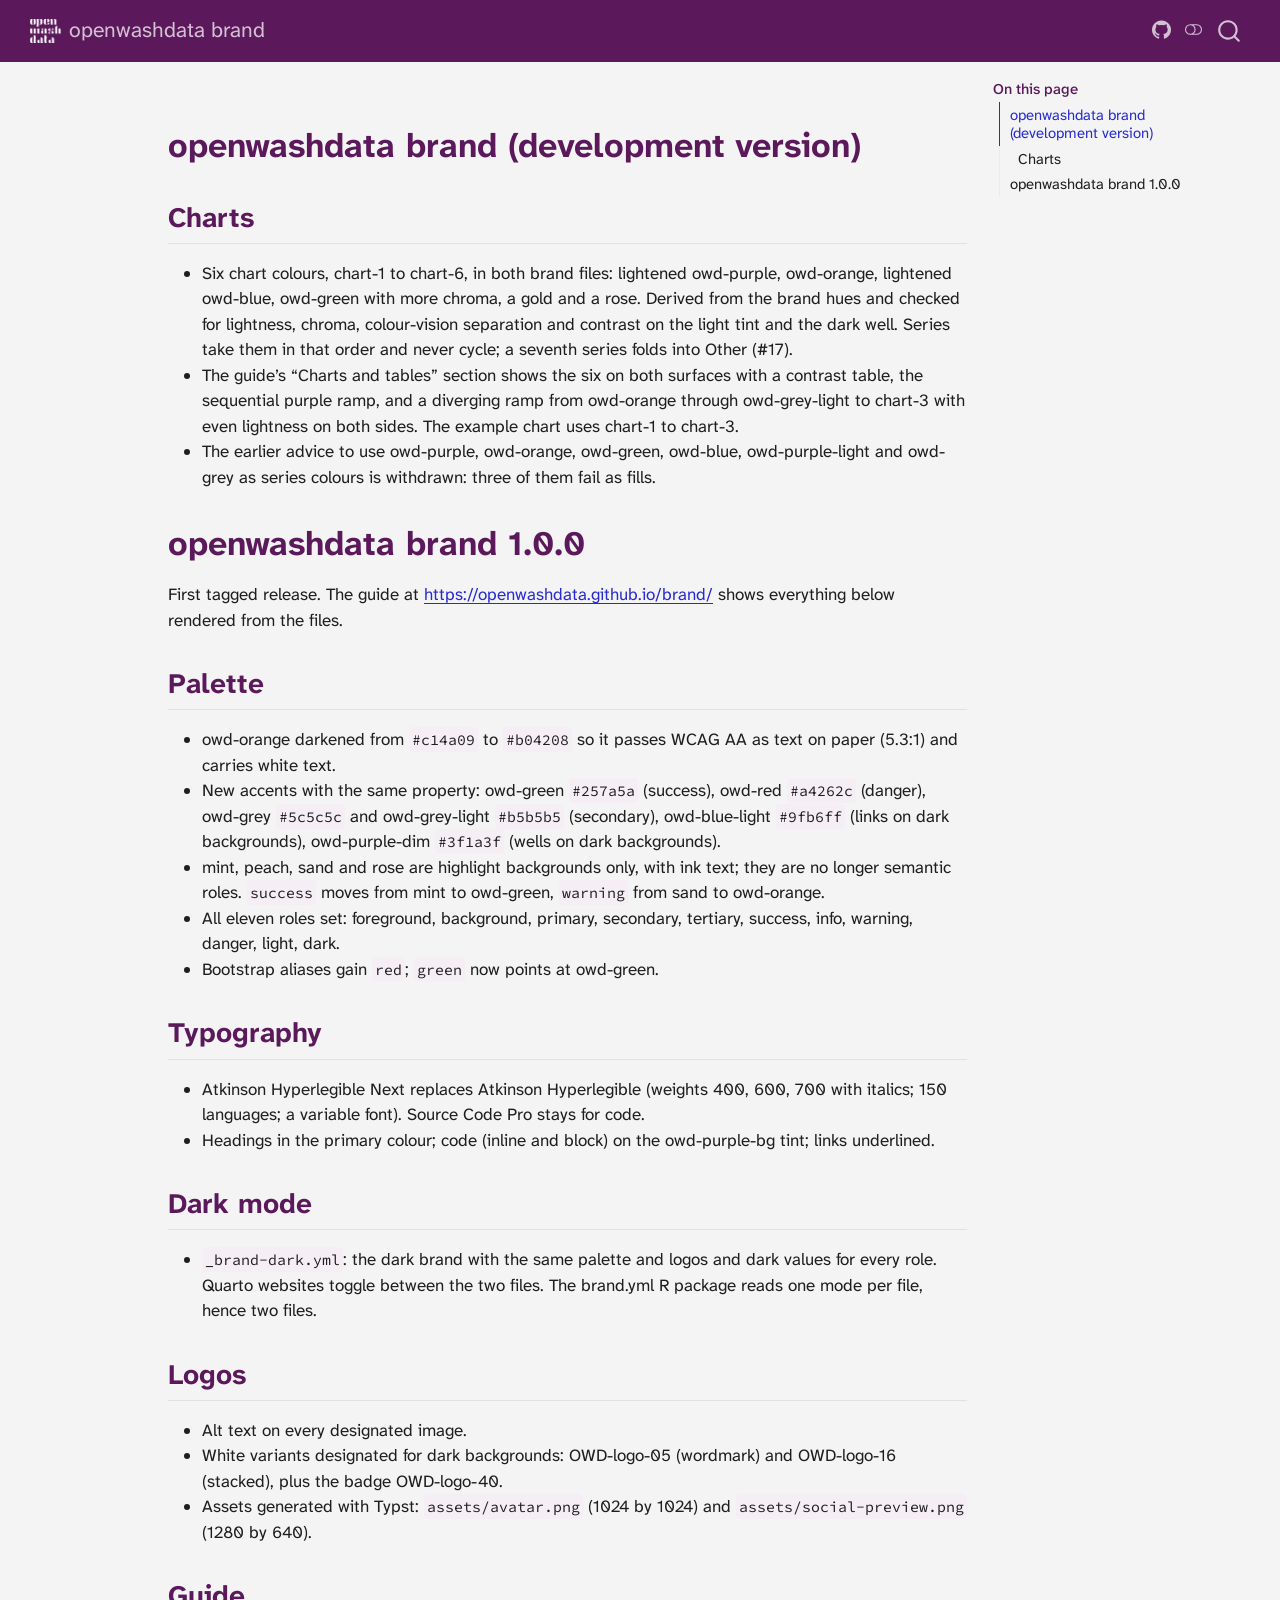
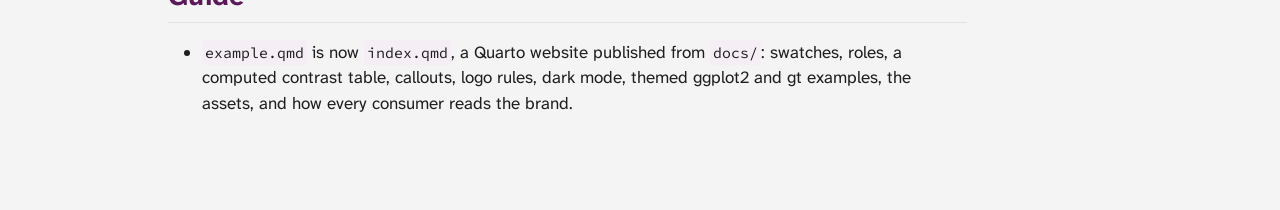
==== commit cc2b93c5: "feat: six chart colours and the chart rules in the guide (#17) chart-1 to chart-6 in both brand file" ====
--- a/docs/NEWS.html
+++ b/docs/NEWS.html
@@ -45,9 +45,9 @@
 <link href="site_libs/quarto-html/quarto-syntax-highlighting-394ead12451981d31e5928c23125edf0.css" rel="stylesheet" class="quarto-color-scheme-extra" id="quarto-text-highlighting-styles">
 <script src="site_libs/bootstrap/bootstrap.min.js"></script>
 <link href="site_libs/bootstrap/bootstrap-icons.css" rel="stylesheet">
-<link href="site_libs/bootstrap/bootstrap-7f963e80ce3d0ea025233d1f4114418e.min.css" rel="stylesheet" append-hash="true" class="quarto-color-scheme" id="quarto-bootstrap" data-mode="light">
-<link href="site_libs/bootstrap/bootstrap-dark-93a6fb592f5277370ba0e7a9d670c27c.min.css" rel="stylesheet" append-hash="true" class="quarto-color-scheme quarto-color-alternate" id="quarto-bootstrap" data-mode="dark">
-<link href="site_libs/bootstrap/bootstrap-7f963e80ce3d0ea025233d1f4114418e.min.css" rel="stylesheet" append-hash="true" class="quarto-color-scheme-extra" id="quarto-bootstrap" data-mode="light">
+<link href="site_libs/bootstrap/bootstrap-fa07531bee21f7b086343110c5602508.min.css" rel="stylesheet" append-hash="true" class="quarto-color-scheme" id="quarto-bootstrap" data-mode="light">
+<link href="site_libs/bootstrap/bootstrap-dark-b244c6252cf569ee09c3d0e749187fe2.min.css" rel="stylesheet" append-hash="true" class="quarto-color-scheme quarto-color-alternate" id="quarto-bootstrap" data-mode="dark">
+<link href="site_libs/bootstrap/bootstrap-fa07531bee21f7b086343110c5602508.min.css" rel="stylesheet" append-hash="true" class="quarto-color-scheme-extra" id="quarto-bootstrap" data-mode="light">
 <script id="quarto-search-options" type="application/json">{
   "location": "navbar",
   "copy-button": false,
@@ -284,7 +284,11 @@
     <h2 id="toc-title">On this page</h2>
    
   <ul class="collapse">
-  <li><a href="#openwashdata-brand-1.0.0" id="toc-openwashdata-brand-1.0.0" class="nav-link active" data-scroll-target="#openwashdata-brand-1.0.0">openwashdata brand 1.0.0</a>
+  <li><a href="#openwashdata-brand-development-version" id="toc-openwashdata-brand-development-version" class="nav-link active" data-scroll-target="#openwashdata-brand-development-version">openwashdata brand (development version)</a>
+  <ul class="collapse">
+  <li><a href="#charts" id="toc-charts" class="nav-link" data-scroll-target="#charts">Charts</a></li>
+  </ul></li>
+  <li><a href="#openwashdata-brand-1.0.0" id="toc-openwashdata-brand-1.0.0" class="nav-link" data-scroll-target="#openwashdata-brand-1.0.0">openwashdata brand 1.0.0</a>
   <ul class="collapse">
   <li><a href="#palette" id="toc-palette" class="nav-link" data-scroll-target="#palette">Palette</a></li>
   <li><a href="#typography" id="toc-typography" class="nav-link" data-scroll-target="#typography">Typography</a></li>
@@ -302,6 +306,17 @@
 
 
 
+<section id="openwashdata-brand-development-version" class="level1">
+<h1>openwashdata brand (development version)</h1>
+<section id="charts" class="level2">
+<h2 class="anchored" data-anchor-id="charts">Charts</h2>
+<ul>
+<li>Six chart colours, chart-1 to chart-6, in both brand files: lightened owd-purple, owd-orange, lightened owd-blue, owd-green with more chroma, a gold and a rose. Derived from the brand hues and checked for lightness, chroma, colour-vision separation and contrast on the light tint and the dark well. Series take them in that order and never cycle; a seventh series folds into Other (#17).</li>
+<li>The guide’s “Charts and tables” section shows the six on both surfaces with a contrast table, the sequential purple ramp, and a diverging ramp from owd-orange through owd-grey-light to chart-3 with even lightness on both sides. The example chart uses chart-1 to chart-3.</li>
+<li>The earlier advice to use owd-purple, owd-orange, owd-green, owd-blue, owd-purple-light and owd-grey as series colours is withdrawn: three of them fail as fills.</li>
+</ul>
+</section>
+</section>
 <section id="openwashdata-brand-1.0.0" class="level1">
 <h1>openwashdata brand 1.0.0</h1>
 <p>First tagged release. The guide at <a href="https://openwashdata.github.io/brand/" class="uri">https://openwashdata.github.io/brand/</a> shows everything below rendered from the files.</p>
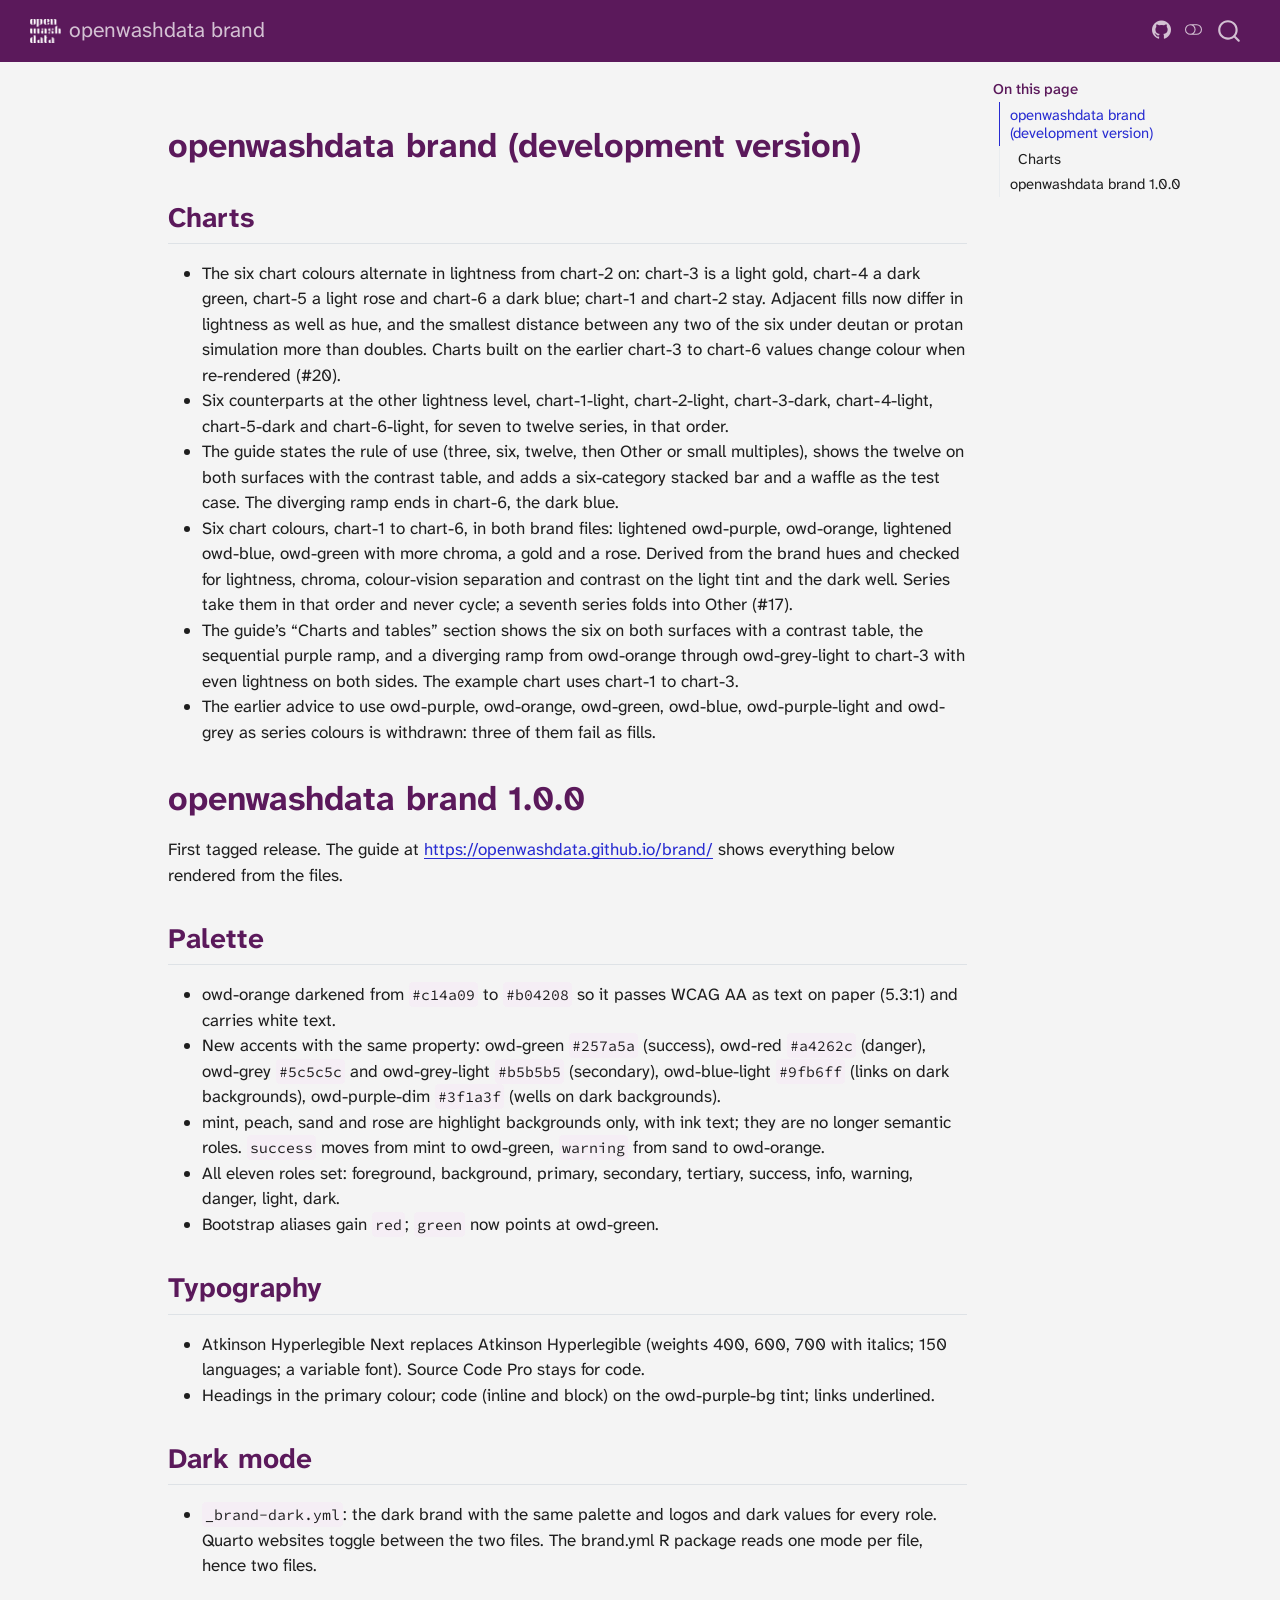
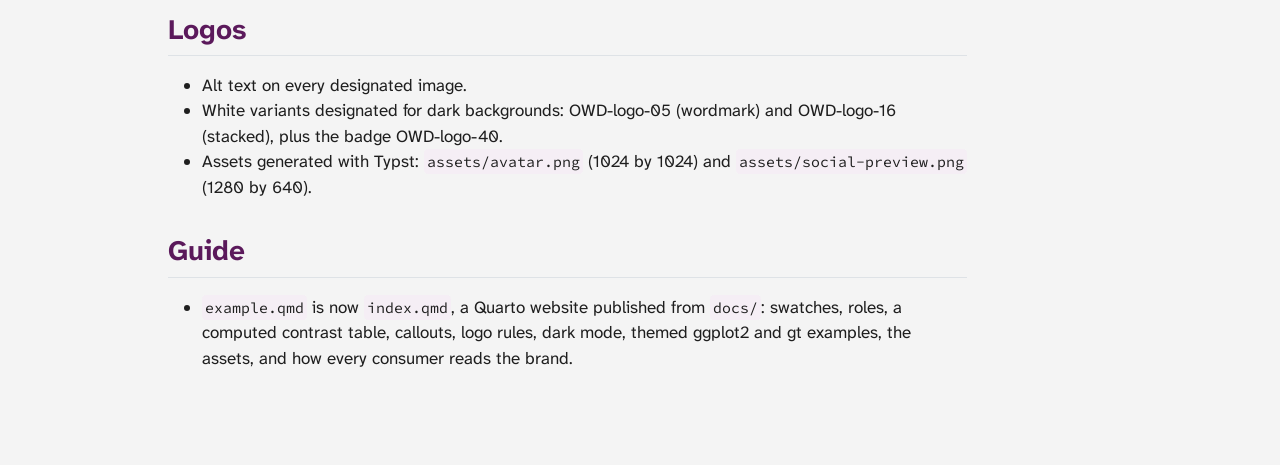
==== commit d7be5704: "feat: chart colours alternate in lightness, six counterparts for 7 to 12 chart-3 to chart-6 become a" ====
--- a/docs/NEWS.html
+++ b/docs/NEWS.html
@@ -45,9 +45,9 @@
 <link href="site_libs/quarto-html/quarto-syntax-highlighting-394ead12451981d31e5928c23125edf0.css" rel="stylesheet" class="quarto-color-scheme-extra" id="quarto-text-highlighting-styles">
 <script src="site_libs/bootstrap/bootstrap.min.js"></script>
 <link href="site_libs/bootstrap/bootstrap-icons.css" rel="stylesheet">
-<link href="site_libs/bootstrap/bootstrap-fa07531bee21f7b086343110c5602508.min.css" rel="stylesheet" append-hash="true" class="quarto-color-scheme" id="quarto-bootstrap" data-mode="light">
-<link href="site_libs/bootstrap/bootstrap-dark-b244c6252cf569ee09c3d0e749187fe2.min.css" rel="stylesheet" append-hash="true" class="quarto-color-scheme quarto-color-alternate" id="quarto-bootstrap" data-mode="dark">
-<link href="site_libs/bootstrap/bootstrap-fa07531bee21f7b086343110c5602508.min.css" rel="stylesheet" append-hash="true" class="quarto-color-scheme-extra" id="quarto-bootstrap" data-mode="light">
+<link href="site_libs/bootstrap/bootstrap-1421d5bfaa619903ce3cca557a04f577.min.css" rel="stylesheet" append-hash="true" class="quarto-color-scheme" id="quarto-bootstrap" data-mode="light">
+<link href="site_libs/bootstrap/bootstrap-dark-ed71d2114006951a23a260db20a9c2ca.min.css" rel="stylesheet" append-hash="true" class="quarto-color-scheme quarto-color-alternate" id="quarto-bootstrap" data-mode="dark">
+<link href="site_libs/bootstrap/bootstrap-1421d5bfaa619903ce3cca557a04f577.min.css" rel="stylesheet" append-hash="true" class="quarto-color-scheme-extra" id="quarto-bootstrap" data-mode="light">
 <script id="quarto-search-options" type="application/json">{
   "location": "navbar",
   "copy-button": false,
@@ -311,6 +311,9 @@
 <section id="charts" class="level2">
 <h2 class="anchored" data-anchor-id="charts">Charts</h2>
 <ul>
+<li>The six chart colours alternate in lightness from chart-2 on: chart-3 is a light gold, chart-4 a dark green, chart-5 a light rose and chart-6 a dark blue; chart-1 and chart-2 stay. Adjacent fills now differ in lightness as well as hue, and the smallest distance between any two of the six under deutan or protan simulation more than doubles. Charts built on the earlier chart-3 to chart-6 values change colour when re-rendered (#20).</li>
+<li>Six counterparts at the other lightness level, chart-1-light, chart-2-light, chart-3-dark, chart-4-light, chart-5-dark and chart-6-light, for seven to twelve series, in that order.</li>
+<li>The guide states the rule of use (three, six, twelve, then Other or small multiples), shows the twelve on both surfaces with the contrast table, and adds a six-category stacked bar and a waffle as the test case. The diverging ramp ends in chart-6, the dark blue.</li>
 <li>Six chart colours, chart-1 to chart-6, in both brand files: lightened owd-purple, owd-orange, lightened owd-blue, owd-green with more chroma, a gold and a rose. Derived from the brand hues and checked for lightness, chroma, colour-vision separation and contrast on the light tint and the dark well. Series take them in that order and never cycle; a seventh series folds into Other (#17).</li>
 <li>The guide’s “Charts and tables” section shows the six on both surfaces with a contrast table, the sequential purple ramp, and a diverging ramp from owd-orange through owd-grey-light to chart-3 with even lightness on both sides. The example chart uses chart-1 to chart-3.</li>
 <li>The earlier advice to use owd-purple, owd-orange, owd-green, owd-blue, owd-purple-light and owd-grey as series colours is withdrawn: three of them fail as fills.</li>
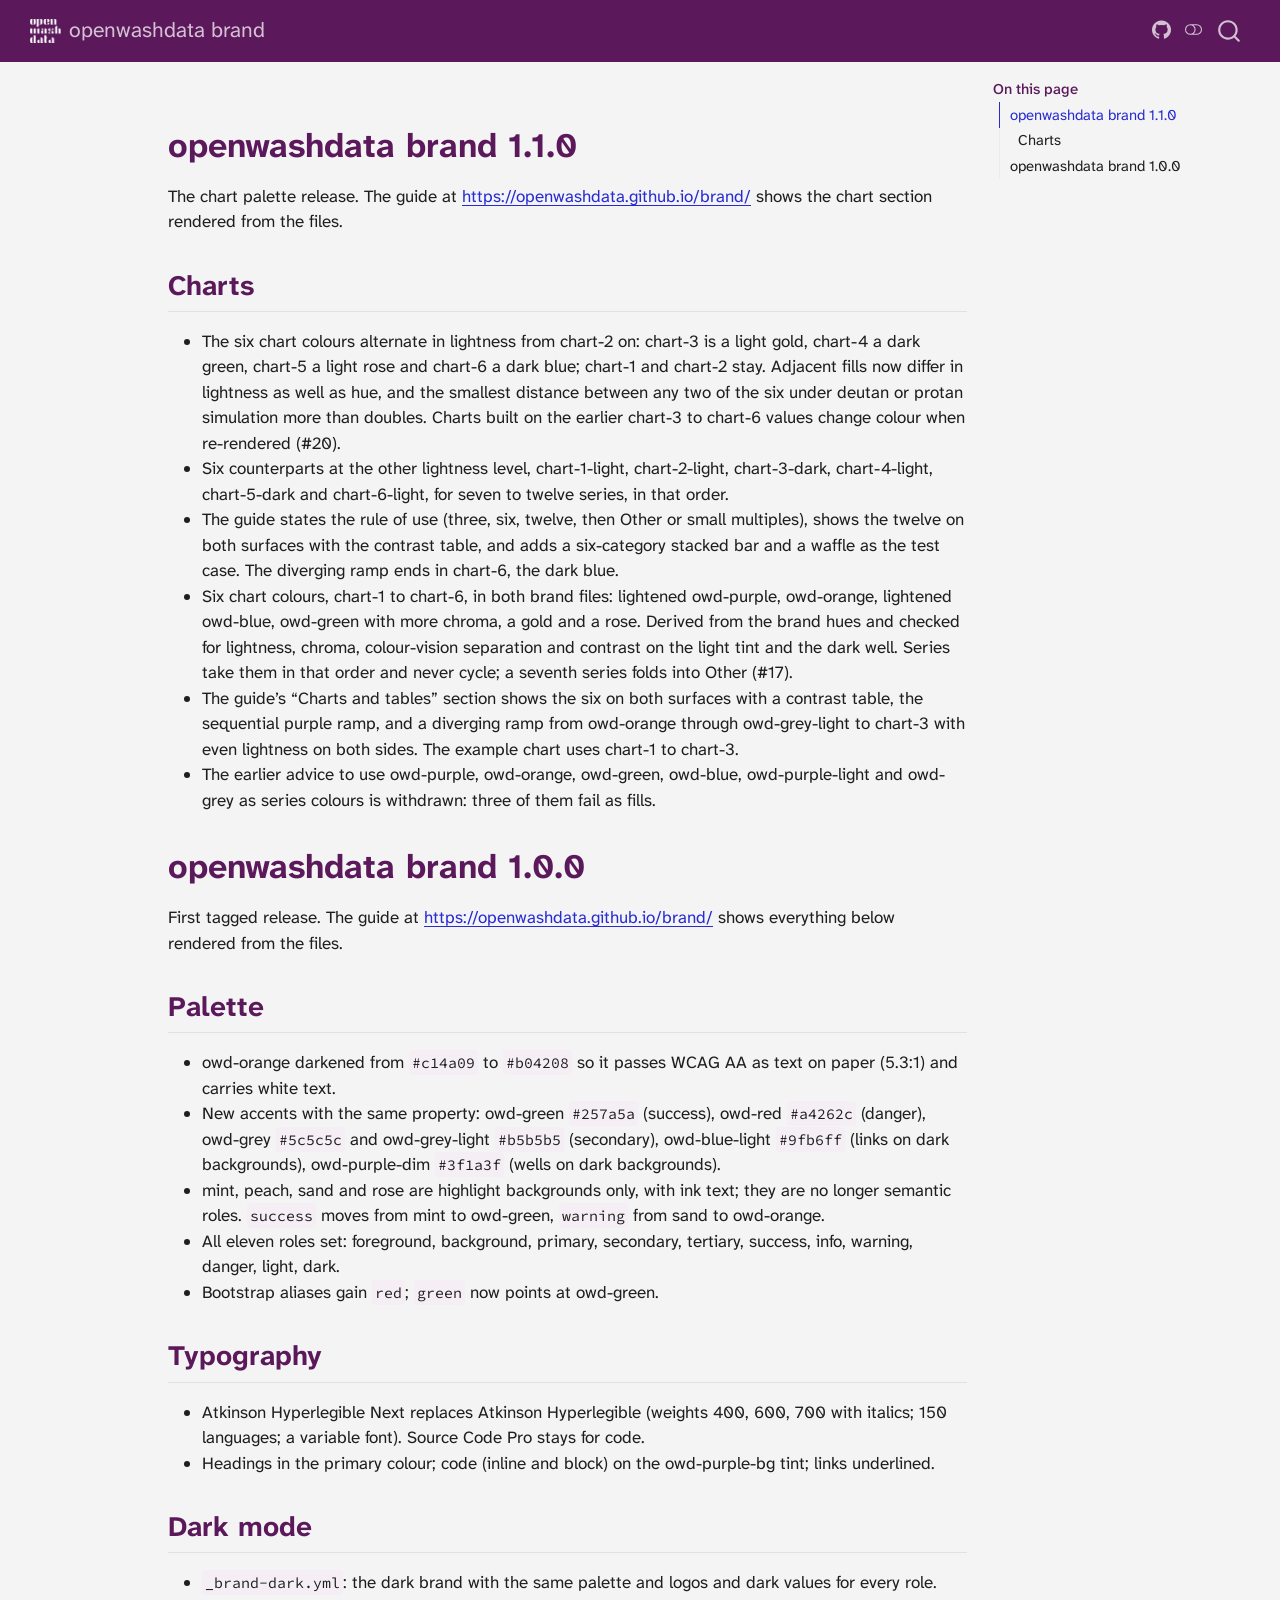
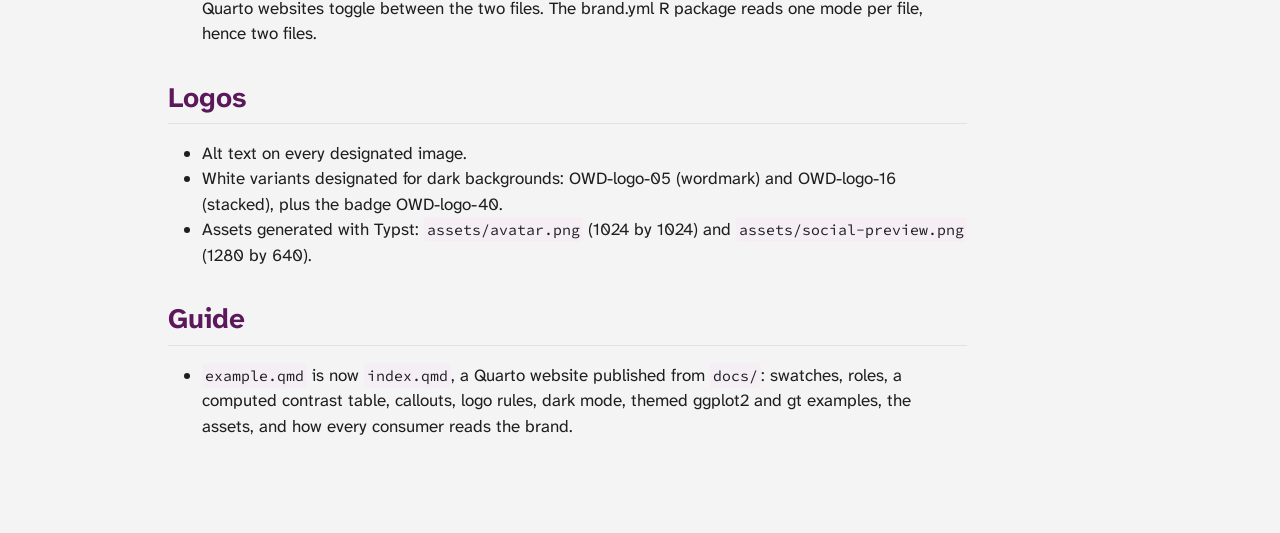
==== commit 9569d454: "chore: release notes for 1.1.0 The development notes become the 1.1.0 section, and the README and th" ====
--- a/docs/NEWS.html
+++ b/docs/NEWS.html
@@ -284,7 +284,7 @@
     <h2 id="toc-title">On this page</h2>
    
   <ul class="collapse">
-  <li><a href="#openwashdata-brand-development-version" id="toc-openwashdata-brand-development-version" class="nav-link active" data-scroll-target="#openwashdata-brand-development-version">openwashdata brand (development version)</a>
+  <li><a href="#openwashdata-brand-1.1.0" id="toc-openwashdata-brand-1.1.0" class="nav-link active" data-scroll-target="#openwashdata-brand-1.1.0">openwashdata brand 1.1.0</a>
   <ul class="collapse">
   <li><a href="#charts" id="toc-charts" class="nav-link" data-scroll-target="#charts">Charts</a></li>
   </ul></li>
@@ -306,8 +306,9 @@
 
 
 
-<section id="openwashdata-brand-development-version" class="level1">
-<h1>openwashdata brand (development version)</h1>
+<section id="openwashdata-brand-1.1.0" class="level1">
+<h1>openwashdata brand 1.1.0</h1>
+<p>The chart palette release. The guide at <a href="https://openwashdata.github.io/brand/" class="uri">https://openwashdata.github.io/brand/</a> shows the chart section rendered from the files.</p>
 <section id="charts" class="level2">
 <h2 class="anchored" data-anchor-id="charts">Charts</h2>
 <ul>
